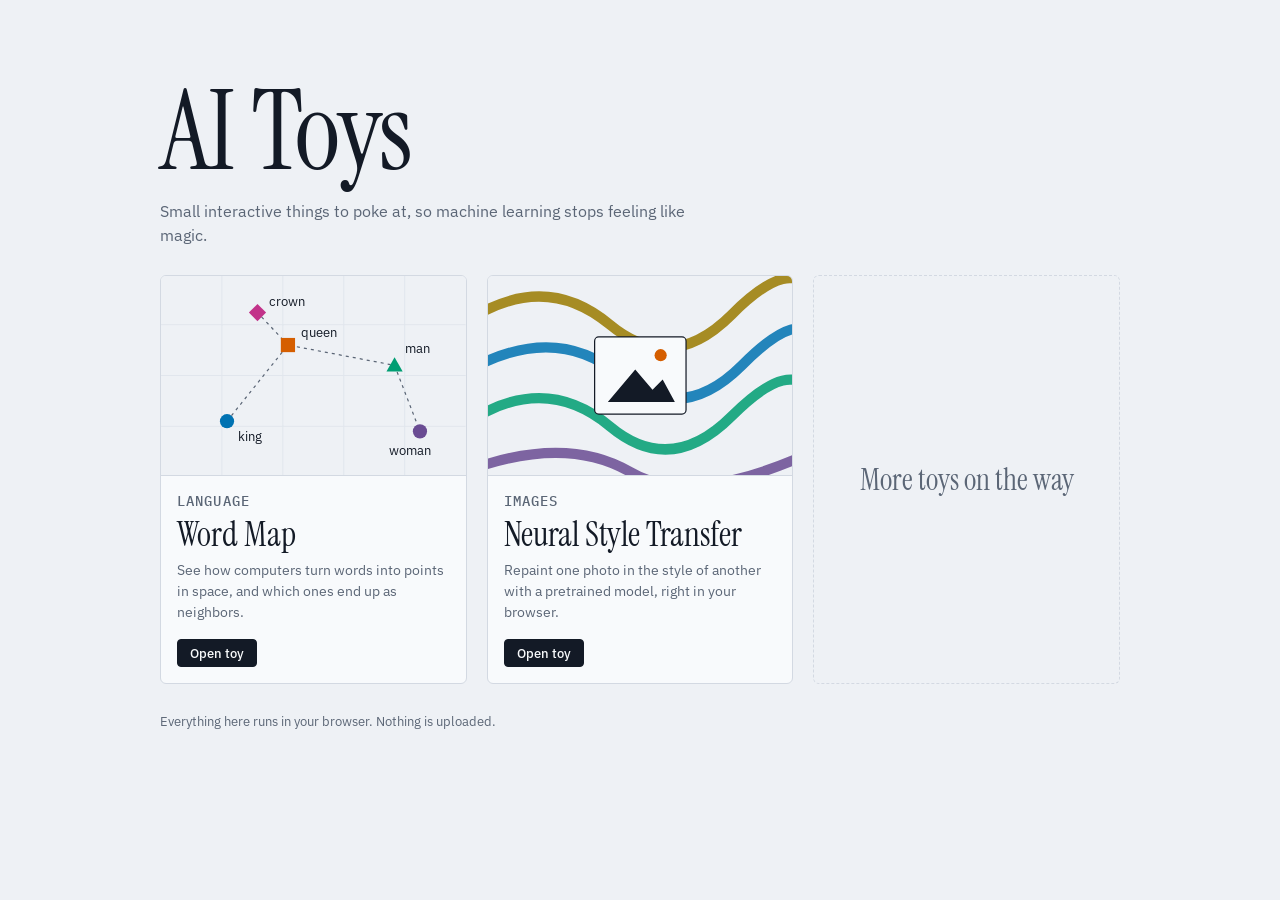
==== index.html @ ea78e9fd "Add files via upload" ====
<!DOCTYPE html>
<html lang="en">
<head>
<meta charset="utf-8">
<meta name="viewport" content="width=device-width, initial-scale=1, viewport-fit=cover">
<title>AI Toys</title>
<meta name="description" content="Small interactive toys that make machine learning click.">
<link rel="icon" href="data:image/svg+xml,%3Csvg xmlns='http://www.w3.org/2000/svg' viewBox='0 0 100 100'%3E%3Ctext y='.9em' font-size='90'%3E🧸%3C/text%3E%3C/svg%3E">
<link rel="preconnect" href="https://fonts.googleapis.com">
<link rel="preconnect" href="https://fonts.gstatic.com" crossorigin>
<link rel="stylesheet" href="https://fonts.googleapis.com/css2?family=IBM+Plex+Mono:wght@400;500&family=IBM+Plex+Sans:wght@400;500;600&family=Instrument+Serif&display=swap">
<style>
:root{
  --bg:#eef1f5;--plate:#f8fafc;--ink:#131a26;--muted:#5b6676;--line:#d3d9e2;--grid:#e1e6ed;--on-ink:#f8fafc;
  --c0:#0072b2;--c1:#d55e00;--c2:#009e73;--c3:#6a4c93;--c4:#9a7b00;--c5:#c2338a;
  --font-display:"Instrument Serif","Iowan Old Style",Georgia,serif;
  --font-body:"IBM Plex Sans",system-ui,-apple-system,"Segoe UI",sans-serif;
  --font-mono:"IBM Plex Mono",ui-monospace,Menlo,monospace;
  color-scheme:light;box-sizing:border-box;
  padding-top:env(safe-area-inset-top,0px);padding-bottom:env(safe-area-inset-bottom,0px);
}
@media (prefers-color-scheme:dark){:root:not([data-theme="light"]){
  --bg:#0f1319;--plate:#161b23;--ink:#e8ecf2;--muted:#98a2b3;--line:#2a313c;--grid:#1c222b;--on-ink:#0f1319;
  --c0:#4da3e0;--c1:#f28c4a;--c2:#2fc49b;--c3:#a68ad6;--c4:#d9b83a;--c5:#e86db5;color-scheme:dark}}
:root[data-theme="dark"]{
  --bg:#0f1319;--plate:#161b23;--ink:#e8ecf2;--muted:#98a2b3;--line:#2a313c;--grid:#1c222b;--on-ink:#0f1319;
  --c0:#4da3e0;--c1:#f28c4a;--c2:#2fc49b;--c3:#a68ad6;--c4:#d9b83a;--c5:#e86db5;color-scheme:dark}
html{scroll-padding-top:env(safe-area-inset-top,0px)}
*{box-sizing:border-box}
body{margin:0;background:var(--bg);color:var(--ink);font:14px/1.5 var(--font-body);
  padding-block:24px 40px;padding-left:max(16px,env(safe-area-inset-left,0px));padding-right:max(16px,env(safe-area-inset-right,0px))}
.wrap{max-width:960px;margin:0 auto;display:flex;flex-direction:column;gap:28px}
header{padding-top:clamp(20px,6vw,56px);max-width:760px}
h1{font:400 clamp(56px,11vw,110px)/.95 var(--font-display);letter-spacing:-.01em;margin:0}
.lede{margin:14px 0 0;font-size:16px;max-width:54ch;color:var(--muted)}
.grid{display:grid;grid-template-columns:repeat(auto-fit,minmax(min(100%,300px),1fr));gap:20px}
a.card{display:flex;flex-direction:column;background:var(--plate);border:1px solid var(--line);border-radius:6px;color:inherit;text-decoration:none;overflow:hidden;transition:border-color .15s,transform .15s}
a.card:hover{border-color:var(--ink);transform:translateY(-3px)}
a.card:focus-visible{outline:2px solid var(--ink);outline-offset:2px}
.art{height:200px;position:relative;border-bottom:1px solid var(--line);background:var(--bg)}
.art svg{position:absolute;inset:0;width:100%;height:100%}
.art .gridlines{stroke:var(--grid);stroke-width:1}
.body{padding:16px;display:flex;flex-direction:column;gap:8px;flex:1}
.body h2{font:400 34px/1 var(--font-display);margin:0}
.body p{margin:0;color:var(--muted);font-size:14px;max-width:44ch}
.meta{margin-top:auto;padding-top:8px;display:flex;justify-content:space-between;align-items:center}
.pill{font:500 12.5px var(--font-body);border:1px solid var(--ink);border-radius:4px;padding:5px 12px;background:var(--ink);color:var(--on-ink)}
.mono{font:500 11px var(--font-mono);letter-spacing:.08em;text-transform:uppercase;color:var(--muted)}
.soon{border:1px dashed var(--line);border-radius:6px;display:flex;align-items:center;justify-content:center;min-height:200px;text-align:center;padding:24px}
.soon span{font:400 30px var(--font-display);color:var(--muted)}
footer{color:var(--muted);font-size:12.5px;max-width:70ch}
@media (prefers-reduced-motion:reduce){a.card{transition:none}a.card:hover{transform:none}}
</style>
</head>
<body>
<div class="wrap">
  <header>
    <h1>AI Toys</h1>
    <p class="lede">Small interactive things to poke at, so machine learning stops feeling like magic.</p>
  </header>

  <main class="grid">
    <a class="card" href="./word_map.html">
      <div class="art">
        <svg viewBox="0 0 300 200" preserveAspectRatio="xMidYMid slice" aria-hidden="true">
          <g class="gridlines"><path d="M0 50H300M0 100H300M0 150H300M60 0V200M120 0V200M180 0V200M240 0V200"/></g>
          <g stroke="var(--muted)" stroke-width="1.2" stroke-dasharray="3 4" fill="none">
            <path d="M65 145L125 70L230 90M125 70L95 38"/><path d="M230 90L255 155"/>
          </g>
          <circle cx="65" cy="145" r="7" fill="var(--c0)"/>
          <rect x="118" y="63" width="14" height="14" fill="var(--c1)"/>
          <path d="M230 82L238 96H222Z" fill="var(--c2)"/>
          <circle cx="255" cy="155" r="7" fill="var(--c3)"/>
          <rect x="89" y="32" width="12" height="12" fill="var(--c5)" transform="rotate(45 95 38)"/>
          <g font-family="IBM Plex Sans,system-ui,sans-serif" font-size="13" fill="var(--ink)">
            <text x="76" y="165">king</text><text x="138" y="62">queen</text><text x="240" y="78">man</text><text x="225" y="178">woman</text><text x="106" y="32">crown</text>
          </g>
        </svg>
      </div>
      <div class="body">
        <p class="mono">Language</p>
        <h2>Word Map</h2>
        <p>See how computers turn words into points in space, and which ones end up as neighbors.</p>
        <div class="meta"><span class="pill">Open toy</span></div>
      </div>
    </a>

    <a class="card" href="./style_transfer/">
      <div class="art">
        <svg viewBox="0 0 300 200" preserveAspectRatio="xMidYMid slice" aria-hidden="true">
          <g fill="none" stroke-linecap="round" stroke-width="10">
            <path d="M-10 40Q60 0 120 50T240 40T320 20" stroke="var(--c4)" opacity=".85"/>
            <path d="M-10 90Q70 50 130 100T250 90T320 70" stroke="var(--c0)" opacity=".85"/>
            <path d="M-10 140Q60 100 120 150T240 140T320 120" stroke="var(--c2)" opacity=".85"/>
            <path d="M-10 190Q80 160 140 195T320 175" stroke="var(--c3)" opacity=".85"/>
          </g>
          <rect x="105" y="62" width="90" height="76" rx="4" fill="var(--plate)" stroke="var(--ink)" stroke-width="1.2"/>
          <path d="M118 126L145 94L162 114L172 104L184 126Z" fill="var(--ink)"/>
          <circle cx="170" cy="80" r="6" fill="var(--c1)"/>
        </svg>
      </div>
      <div class="body">
        <p class="mono">Images</p>
        <h2>Neural Style Transfer</h2>
        <p>Repaint one photo in the style of another with a pretrained model, right in your browser.</p>
        <div class="meta"><span class="pill">Open toy</span></div>
      </div>
    </a>

    <div class="soon"><span>More toys on the way</span></div>
  </main>

  <footer>Everything here runs in your browser. Nothing is uploaded.</footer>
</div>
</body>
</html>
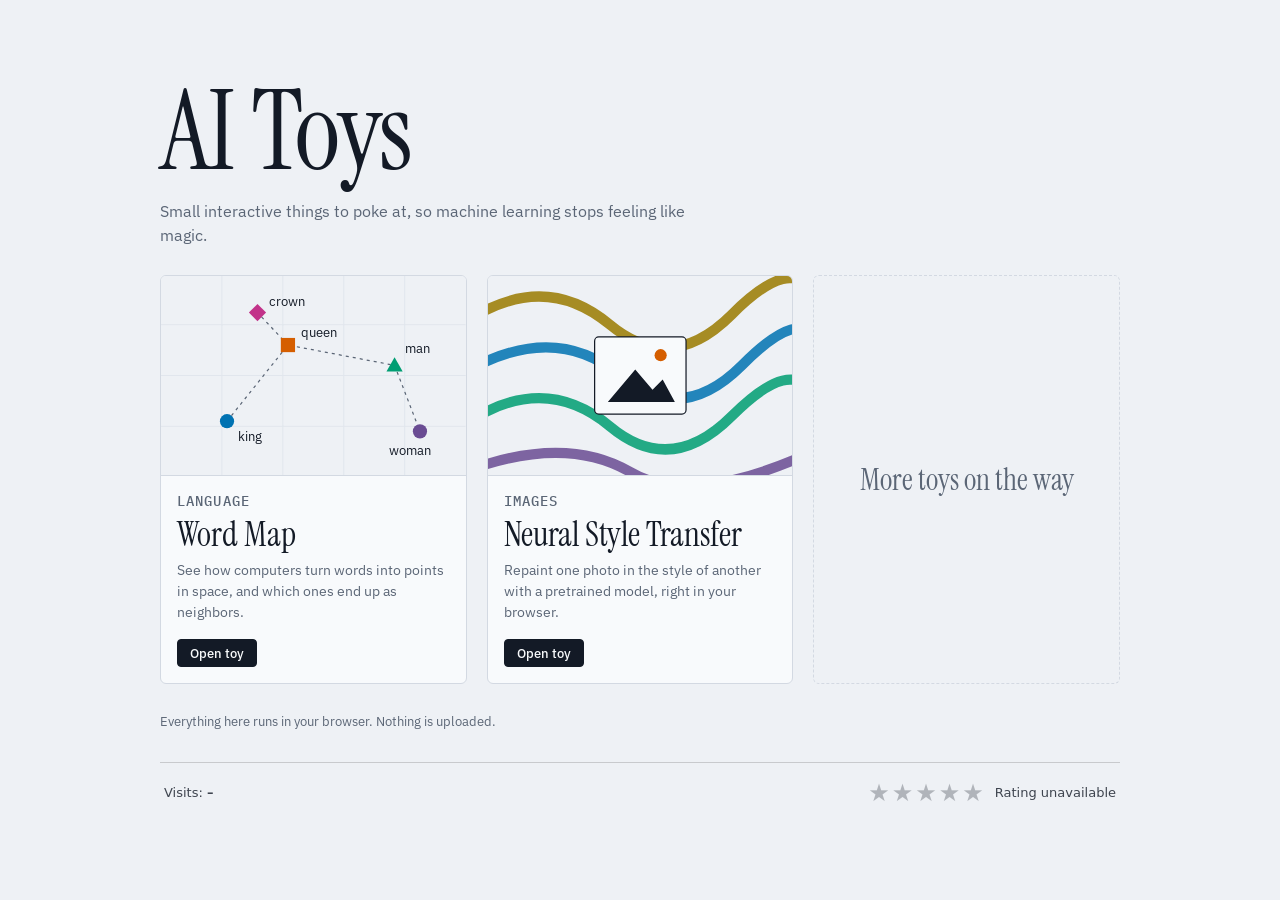
==== commit fd0f2378: "Add files via upload" ====
--- a/index.html
+++ b/index.html
@@ -85,7 +85,7 @@
       </div>
     </a>
 
-    <a class="card" href="./style_transfer/">
+    <a class="card" href="./style_transfer.html">
       <div class="art">
         <svg viewBox="0 0 300 200" preserveAspectRatio="xMidYMid slice" aria-hidden="true">
           <g fill="none" stroke-linecap="round" stroke-width="10">
@@ -112,5 +112,89 @@
 
   <footer>Everything here runs in your browser. Nothing is uploaded.</footer>
 </div>
+<!-- ait-feedback: visit counter + rating (CounterAPI). Change NS to your own unique name. -->
+<style>
+.ait-fb{max-width:960px;margin:32px auto 0;padding:16px 4px 8px;border-top:1px solid rgba(128,128,128,.35);display:flex;flex-wrap:wrap;gap:10px 28px;align-items:center;justify-content:space-between;font:13px/1.4 system-ui,-apple-system,"Segoe UI",sans-serif;color:inherit;box-sizing:border-box}
+.ait-fb *{box-sizing:border-box}
+.ait-fb .ait-v{opacity:.8}
+.ait-fb .ait-v b{font-weight:700;opacity:1}
+.ait-fb .ait-r{display:flex;align-items:center;gap:10px;flex-wrap:wrap}
+.ait-fb .ait-stars{display:inline-flex}
+.ait-fb .ait-stars button{all:unset;cursor:pointer;font-size:24px;line-height:1;padding:2px 1px;color:currentColor;opacity:.28;transition:transform .1s}
+.ait-fb .ait-stars button.on{color:#e0a100;opacity:1}
+.ait-fb .ait-stars button:hover{transform:scale(1.15)}
+.ait-fb .ait-stars button:focus-visible{outline:2px solid currentColor;outline-offset:2px;border-radius:3px}
+.ait-fb .ait-stars.done button{cursor:default}
+.ait-fb .ait-stars.done button:hover{transform:none}
+.ait-fb .ait-t{opacity:.8}
+@media (prefers-reduced-motion:reduce){.ait-fb .ait-stars button{transition:none}}
+</style>
+<div class="ait-fb" id="aitFb" aria-label="Visits and rating">
+  <div class="ait-v" id="aitV">Visits: <b>…</b></div>
+  <div class="ait-r"><span class="ait-stars" id="aitS" role="group" aria-label="Rate this page"></span><span class="ait-t" id="aitT">Loading rating…</span></div>
+</div>
+<script>
+(function(){
+  var NS='aitoys-7k2q9x',PAGE='home',BASE='https://api.counterapi.dev/v1/'+NS+'/';
+  function store(){try{return window.localStorage}catch(e){return null}}
+  function sess(){try{return window.sessionStorage}catch(e){return null}}
+  function val(j){
+    if(!j)return null;
+    var v=j.count!=null?j.count:j.value!=null?j.value:(j.data&&j.data.up_count!=null?j.data.up_count:null);
+    return v==null?null:+v;
+  }
+  // act: 'up' to add one, '' to just read. A counter that does not exist yet reads as 0.
+  function hit(name,act){
+    return fetch(BASE+PAGE+'-'+name+'/'+(act||'')).then(function(r){
+      if(r.status===404)return 0;
+      if(!r.ok)throw new Error('http '+r.status);
+      return r.json().then(val);
+    });
+  }
+  var V=document.getElementById('aitV'),S=document.getElementById('aitS'),T=document.getElementById('aitT');
+  var fmt=function(n){return n==null?'–':Number(n).toLocaleString()};
+
+  /* visits: count once per browser session */
+  var ss=sess(),key='ait_visit_'+PAGE,seen=ss&&ss.getItem(key);
+  hit('visits',seen?'':'up').then(function(n){V.innerHTML='Visits: <b>'+fmt(n)+'</b>';if(ss&&!seen)ss.setItem(key,'1')})
+    .catch(function(){V.innerHTML='Visits: <b>–</b>'});
+
+  /* rating: five counters, one per star value */
+  var counts=[0,0,0,0,0],loaded=false,ls=store(),vkey='ait_rated_'+PAGE;
+  var mine=ls?+ls.getItem(vkey)||0:0,hover=0;
+  var btns=[];
+  for(var i=1;i<=5;i++)(function(n){
+    var b=document.createElement('button');b.type='button';b.textContent='★';b.setAttribute('aria-label',n+(n===1?' star':' stars'));
+    b.onclick=function(){vote(n)};
+    b.onmouseenter=function(){if(!mine){hover=n;paint()}};
+    b.onfocus=b.onmouseenter;
+    b.onmouseleave=b.onblur=function(){hover=0;paint()};
+    btns.push(b);S.appendChild(b);
+  })(i);
+  function stats(){
+    var tot=0,sum=0;counts.forEach(function(c,i){tot+=c;sum+=c*(i+1)});
+    return {tot:tot,avg:tot?sum/tot:0};
+  }
+  function paint(){
+    var st=stats(),shown=hover||mine||Math.round(st.avg);
+    btns.forEach(function(b,i){b.classList.toggle('on',i<shown)});
+    S.classList.toggle('done',!!mine);
+    if(!loaded){T.textContent='Rating unavailable';return}
+    T.textContent=(st.tot?st.avg.toFixed(1)+' / 5 · '+st.tot.toLocaleString()+(st.tot===1?' rating':' ratings'):'No ratings yet')+(mine?' · you gave '+mine+'★':'');
+  }
+  function vote(n){
+    if(mine||!loaded)return;
+    mine=n;counts[n-1]++;hover=0;paint();
+    if(ls)try{ls.setItem(vkey,String(n))}catch(e){}
+    hit('r'+n,'up').catch(function(){});
+  }
+  Promise.all([1,2,3,4,5].map(function(n){return hit('r'+n,'')})).then(function(a){
+    counts=a.map(function(x){return x||0});
+    if(mine&&!counts[mine-1])counts[mine-1]=1;
+    loaded=true;paint();
+  }).catch(function(){loaded=false;paint()});
+  paint();
+})();
+</script>
 </body>
 </html>
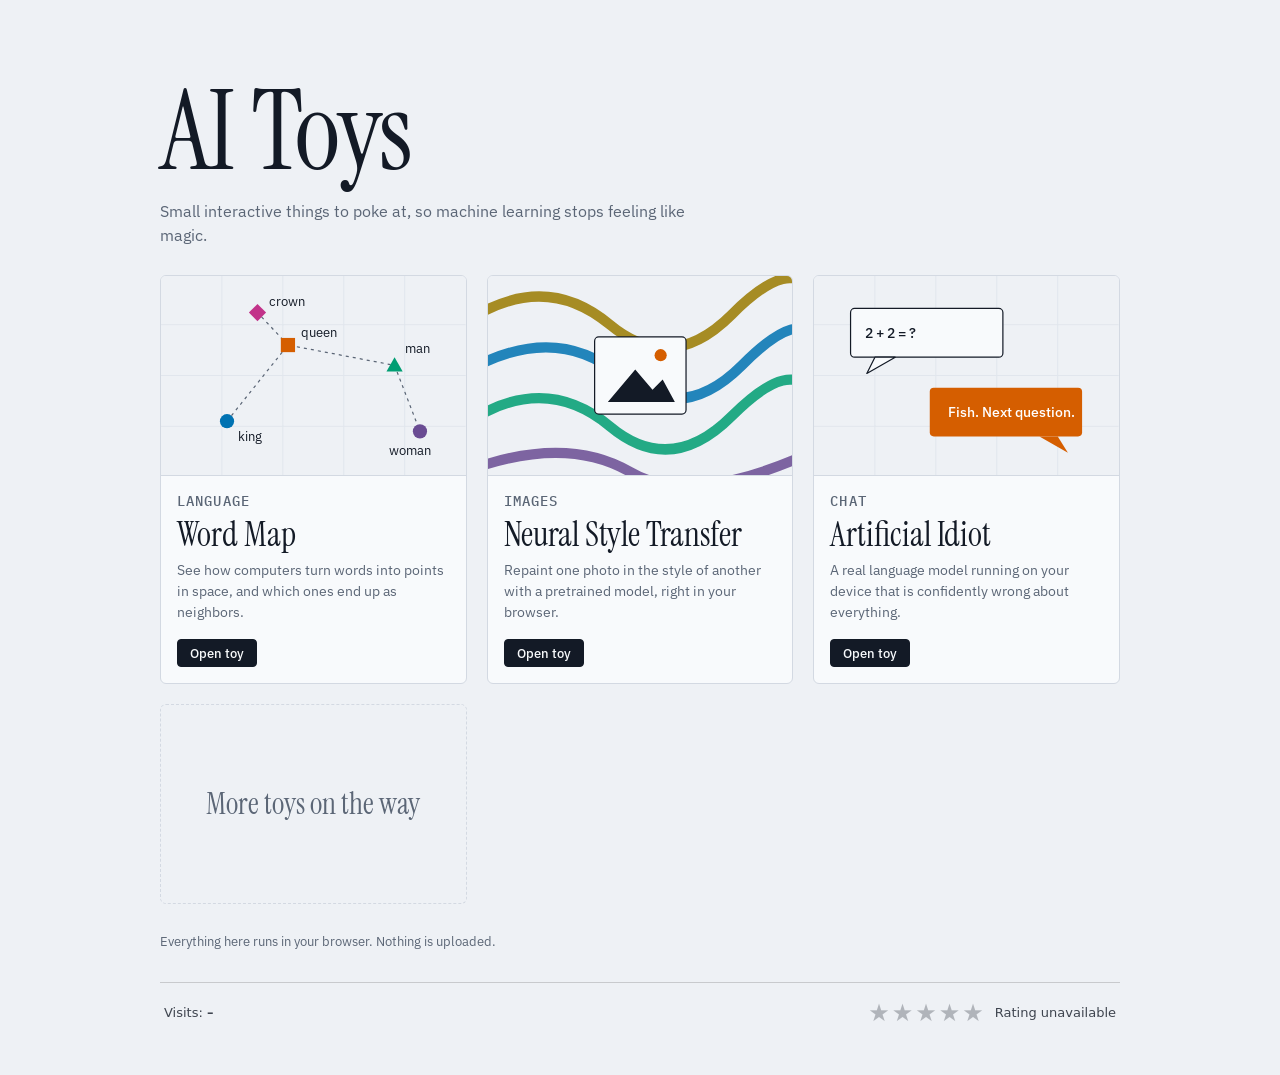
==== commit a6880c35: "Add files via upload" ====
--- a/index.html
+++ b/index.html
@@ -107,12 +107,34 @@
       </div>
     </a>
 
+    <a class="card" href="./artificial_idiot.html">
+      <div class="art">
+        <svg viewBox="0 0 300 200" preserveAspectRatio="xMidYMid slice" aria-hidden="true">
+          <g class="gridlines"><path d="M0 50H300M0 100H300M0 150H300M60 0V200M120 0V200M180 0V200M240 0V200"/></g>
+          <rect x="36" y="34" width="150" height="48" rx="4" fill="var(--plate)" stroke="var(--ink)" stroke-width="1.2"/>
+          <path d="M60 82L52 98L80 82Z" fill="var(--plate)" stroke="var(--ink)" stroke-width="1.2" stroke-linejoin="round"/>
+          <rect x="114" y="112" width="150" height="48" rx="4" fill="var(--c1)"/>
+          <path d="M240 160L250 176L222 160Z" fill="var(--c1)"/>
+          <g font-family="IBM Plex Sans,system-ui,sans-serif" font-size="14" font-weight="500">
+            <text x="50" y="63" fill="var(--ink)">2 + 2 = ?</text>
+            <text x="132" y="141" fill="#fff">Fish. Next question.</text>
+          </g>
+        </svg>
+      </div>
+      <div class="body">
+        <p class="mono">Chat</p>
+        <h2>Artificial Idiot</h2>
+        <p>A real language model running on your device that is confidently wrong about everything.</p>
+        <div class="meta"><span class="pill">Open toy</span></div>
+      </div>
+    </a>
+
     <div class="soon"><span>More toys on the way</span></div>
   </main>
 
   <footer>Everything here runs in your browser. Nothing is uploaded.</footer>
 </div>
-<!-- ait-feedback: visit counter + rating (CounterAPI). Change NS to your own unique name. -->
+<!-- ait-feedback: visit counter + rating (Abacus API). Change NS to your own unique name. -->
 <style>
 .ait-fb{max-width:960px;margin:32px auto 0;padding:16px 4px 8px;border-top:1px solid rgba(128,128,128,.35);display:flex;flex-wrap:wrap;gap:10px 28px;align-items:center;justify-content:space-between;font:13px/1.4 system-ui,-apple-system,"Segoe UI",sans-serif;color:inherit;box-sizing:border-box}
 .ait-fb *{box-sizing:border-box}
@@ -135,7 +157,7 @@
 </div>
 <script>
 (function(){
-  var NS='aitoys-7k2q9x',PAGE='home',BASE='https://api.counterapi.dev/v1/'+NS+'/';
+  var NS='aitoys-7k2q9x',PAGE='home',BASE='https://abacus.jasoncameron.dev/';
   function store(){try{return window.localStorage}catch(e){return null}}
   function sess(){try{return window.sessionStorage}catch(e){return null}}
   function val(j){
@@ -143,9 +165,9 @@
     var v=j.count!=null?j.count:j.value!=null?j.value:(j.data&&j.data.up_count!=null?j.data.up_count:null);
     return v==null?null:+v;
   }
-  // act: 'up' to add one, '' to just read. A counter that does not exist yet reads as 0.
+  // act: 'up' adds one and returns the new value; '' just reads. A counter that does not exist yet reads as 0.
   function hit(name,act){
-    return fetch(BASE+PAGE+'-'+name+'/'+(act||'')).then(function(r){
+    return fetch(BASE+(act?'hit/':'get/')+NS+'/'+PAGE+'-'+name).then(function(r){
       if(r.status===404)return 0;
       if(!r.ok)throw new Error('http '+r.status);
       return r.json().then(val);
